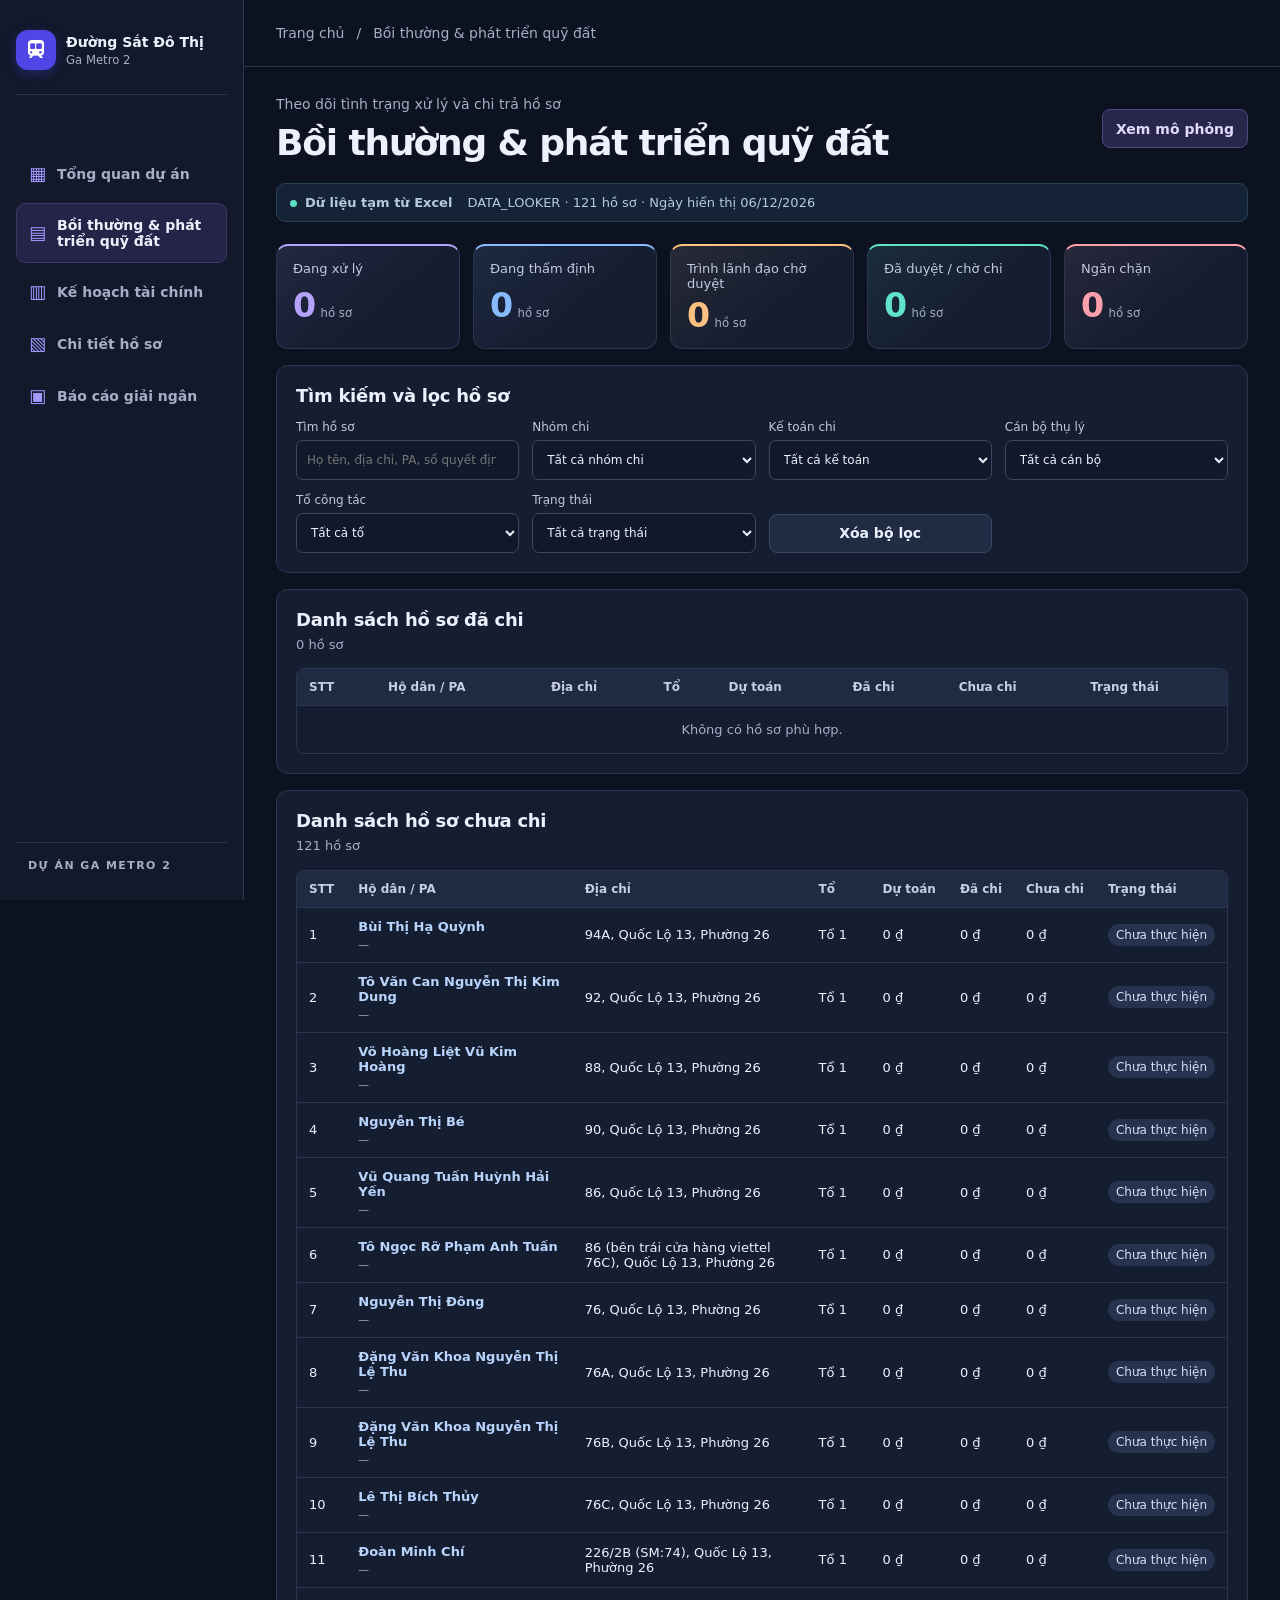
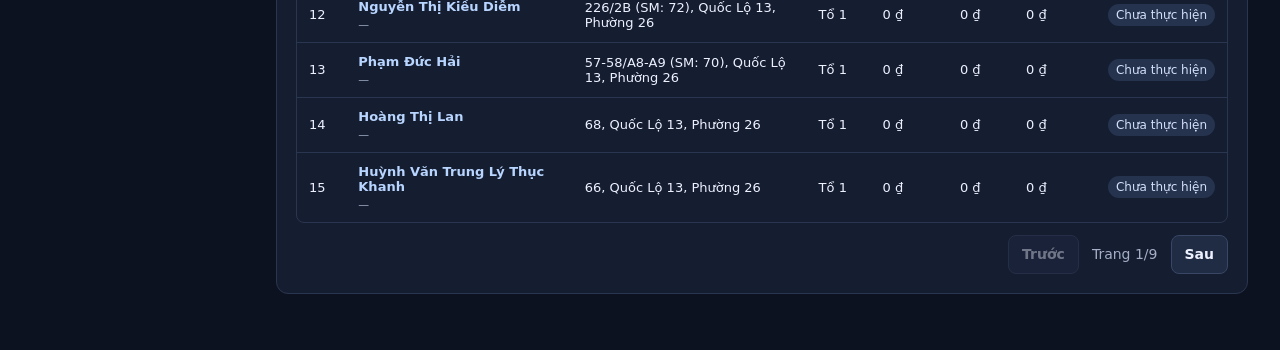
==== pages/btgpmb.html @ 32900b2a "first commit" ====
<!doctype html>
<html lang="vi">
<head>
<meta charset="utf-8">
<meta name="viewport" content="width=device-width,initial-scale=1">
<title>Bồi thường & phát triển quỹ đất · Metro 2</title>
<link rel="stylesheet" href="../css/metro.css">
<script defer src="../data/metro2.js"></script>
<script defer src="../js/app.js"></script>
<link rel="stylesheet"
  href="https://cdnjs.cloudflare.com/ajax/libs/font-awesome/6.7.2/css/all.min.css">
</head>
<body data-page="btgpmb"><div id="app"></div></body>
</html>
---- css/metro.css ----
:root {
  color-scheme: dark;
  --bg: #0d1221;
  --surface: #151d30;
  --raised: #1c2640;
  --line: #2a3650;
  --text: #edf1ff;
  --muted: #a4afc7;
  --accent: #aca0ff;
  font-family: Inter, "Segoe UI", system-ui, sans-serif;
}
* { box-sizing: border-box; }
body { margin: 0; background: var(--bg); color: var(--text); font-size: 14px; }
a { color: inherit; text-decoration: none; }
button, input, select { font: inherit; }
:focus-visible { outline: 2px solid #b6a9ff; outline-offset: 3px; }
.sidebar { position: fixed; inset: 0 auto 0 0; width: 244px; padding: 28px 16px; display: flex; flex-direction: column; background: #11192b; border-right: 1px solid var(--line); }
.brand { padding: 2px 0 24px; display: block; margin-bottom: 30px; border-bottom: 1px solid var(--line); }
nav { display: grid; gap: 6px; margin-top: 26px; }
nav a { display: flex; align-items: center; gap: 11px; padding: 13px 12px; color: var(--muted); font-weight: 650; border: 1px solid transparent; border-radius: 9px; }
nav a span { color: #a498ff; font-size: 18px; line-height: 1; }
nav a:hover, nav a[aria-current] { color: var(--text); background: #252448; border-color: #3d3869; }
.sidebar-footer { margin-top: auto; padding: 16px 12px 0; border-top: 1px solid var(--line); font-size: 11px; font-weight: 750; letter-spacing: .13em; color: var(--muted); }
main { margin-left: 244px; min-width: 0; }
.topbar { padding: 25px 32px; display: flex; gap: 12px; border-bottom: 1px solid var(--line); color: var(--muted); }
.topbar a:hover, .record-link:hover { text-decoration: underline; }
.content { max-width: 1600px; margin: auto; padding: 27px 32px 56px; }
.page-head, .section-head { display: flex; justify-content: space-between; align-items: center; gap: 16px; }
.page-head { margin-bottom: 20px; }
h1, h2, h3, p { margin: 0; }
h1 { font-size: clamp(24px, 3vw, 36px); line-height: 1.15; letter-spacing: -.032em; }
h2 { font-size: 18px; letter-spacing: -.015em; }
h3 { font-size: 14px; margin: 17px 0 10px; }
.subtitle, .section-head p, .source-note { color: var(--muted); line-height: 1.5; }
.subtitle { margin-bottom: 7px; }
.head-actions { display: flex; gap: 8px; flex-wrap: wrap; }
.button { display: inline-flex; align-items: center; justify-content: center; min-height: 39px; padding: 8px 13px; color: var(--text); border: 1px solid #394665; border-radius: 8px; background: #202b44; cursor: pointer; font-weight: 650; white-space: nowrap; }
.button:hover { background: #303d61; }
.button:disabled { opacity: .42; cursor: default; }
.button.mode { background: #29264c; border-color: #514582; color: #e1d9ff; }
.data-banner { display: flex; flex-wrap: wrap; align-items: center; gap: 6px 15px; padding: 11px 13px; background: #142335; border: 1px solid #294154; border-radius: 9px; color: #b6c9df; margin-bottom: 22px; font-size: 13px; }
.data-banner i { display: inline-block; width: 7px; height: 7px; border-radius: 50%; background: #5ddfc2; margin-right: 8px; }
.data-banner.demo { background: #302538; border-color: #69495c; color: #ffdfbc; }
.data-banner.demo i { background: #ffbd7c; }
.grid { display: grid; gap: 13px; }
.three { grid-template-columns: repeat(3,minmax(0,1fr)); }
.four { grid-template-columns: repeat(4,minmax(0,1fr)); }
.five { grid-template-columns: repeat(5,minmax(0,1fr)); }
.spaced { margin-top: 13px; }
.purple { --tone:#b4a4ff; }
.teal { --tone:#5fe4ca; }
.orange { --tone:#ffc17f; }
.blue { --tone:#88baff; }
.red { --tone:#ffa0ad; }
.kpi, .panel { background: var(--surface); border: 1px solid var(--line); border-radius: 12px; }
.kpi { padding: 15px 16px; border-top: 2px solid var(--tone); min-width: 0; background: linear-gradient(140deg,color-mix(in srgb,var(--tone) 8%,var(--surface)),var(--surface) 60%); }
.kpi div { font-size: 13px; color: #c2cae0; min-height: 20px; margin-bottom: 8px; }
.kpi strong { color: var(--tone); font-size: clamp(23px,2.6vw,34px); font-variant-numeric: tabular-nums; line-height: 1; }
.kpi small, .kpi p, .team small { color: var(--muted); }
.kpi p { margin-top: 8px; font-size: 12px; }
.team { margin: 0 0 17px; }
.team h2 { margin-bottom: 9px; }
.team small { margin-left: 7px; font-size: 12px; font-weight: 500; }
.panel { padding: 19px; margin-top: 16px; min-width: 0; }
.section-head { align-items: flex-start; margin-bottom: 14px; }
.section-head p { margin-top: 5px; font-size: 13px; }
.progress-row { margin: 10px 0; min-width: 88px; }
.progress-row > div:first-child { display: flex; justify-content: space-between; gap: 12px; margin-bottom: 7px; }
.progress-row strong { color: var(--tone); white-space: nowrap; font-size: 13px; }
.track { background: #28334b; border-radius: 8px; height: 7px; overflow: hidden; }
.track i { display: block; height: 100%; border-radius: inherit; background: var(--tone); }
.table-wrap { overflow-x: auto; border: 1px solid var(--line); border-radius: 8px; }
table { width: 100%; border-collapse: collapse; font-variant-numeric: tabular-nums; }
th, td { padding: 11px 12px; border-bottom: 1px solid var(--line); text-align: left; }
th { color: #c5cee6; background: #202b43; white-space: nowrap; font-size: 12px; }
td { min-width: 64px; font-size: 13px; }
td:first-child { min-width: 0; }
td:nth-last-child(-n+4) { white-space: nowrap; }
td:has(.record-link) { min-width: 180px; }
tr:last-child td { border-bottom: 0; }
tbody tr:hover { background: #202b44; }
.record-link { color: #b8d5ff; font-weight: 650; }
.sub { display: block; margin-top: 4px; color: var(--muted); }
.pill { display: inline-block; padding: 4px 8px; border-radius: 20px; background: #26334e; color: #d4e0fb; font-size: 12px; }
.empty { padding: 16px 12px; color: var(--muted); text-align: center; }
.filters { display: grid; grid-template-columns: repeat(4,minmax(0,1fr)); align-items: end; gap: 13px; }
.filters label { display: grid; gap: 6px; color: #c0c9df; font-size: 12px; }
.filters input, .filters select { min-height: 40px; width: 100%; padding: 7px 10px; border-radius: 7px; border: 1px solid #3a4764; background: #10192a; color: var(--text); }
.pagination { display: flex; justify-content: end; align-items: center; gap: 13px; margin-top: 12px; color: var(--muted); }
.finance-grid { display: grid; grid-template-columns: minmax(0,1.7fr) minmax(0,1fr); gap: 15px; }
.legend { display: flex; flex-wrap: wrap; gap: 10px 18px; color: var(--muted); font-size: 12px; margin: 12px 0; }
.legend span::before { content: ""; width: 9px; height: 9px; background: var(--tone); display: inline-block; border-radius: 2px; margin-right: 6px; }
.chart { display: grid; grid-template-columns: repeat(var(--columns),minmax(0,1fr)); gap: 7px; padding: 24px 4px 4px; }
.chart-item { text-align: center; min-width: 0; }
.chart-item b { display: block; color: var(--muted); font-size: 11px; margin-top: 8px; white-space: nowrap; }
.bars { height: 130px; display: flex; gap: 4px; justify-content: center; align-items: end; background: repeating-linear-gradient(to top,#2a3650 0 1px,transparent 1px 32px); }
.bar-slot { height: 100%; width: min(42%,42px); display: flex; flex-direction: column; justify-content: flex-end; align-items: center; }
.bar-slot i { width: 100%; display: block; flex: 0 0 auto; background: var(--tone); border-radius: 5px 5px 0 0; }
.bar-slot small { white-space: nowrap; font-size: 10px; color: var(--tone); font-variant-numeric: tabular-nums; }
.source-note { margin-top: 10px; font-size: 12px; }
.case-fields { display: grid; grid-template-columns: repeat(2,minmax(0,1fr)); margin: 0; gap: 0 25px; }
.case-fields div { display: grid; grid-template-columns: minmax(105px,42%) 1fr; gap: 7px; padding: 9px 0; border-bottom: 1px solid var(--line); }
dt { color: var(--muted); }
dd { margin: 0; white-space: pre-line; overflow-wrap: anywhere; }
.report-cover { text-align: center; padding: 24px; margin: 0 0 15px; }
.report-cover p { color: var(--muted); margin: 6px 0; }
.report-cover h2 { font-size: clamp(20px,3vw,31px); color: #b8d5ff; }
.group-bars { margin-bottom: 16px; }
.group-bars .progress-row { display: grid; grid-template-columns: minmax(150px,200px) 1fr; align-items: center; gap: 14px; margin: 6px 0; }
.group-bars .progress-row > div:first-child { margin: 0; }
.brand.brand-metro {
  display: flex;
  align-items: center;
  gap: 10px;
}

.brand-icon {
  display: grid;
  place-items: center;
  width: 40px;
  height: 40px;
  flex: 0 0 40px;
  border-radius: 12px;
  background: #4f46e5;
  color: #fff;
  font-size: 18px;
  box-shadow: 0 4px 12px #4f46e550;
}

.brand-metro small {
  display: block;
  margin-top: 3px;
  color: var(--muted);
}
@media(max-width: 1100px) {
  .sidebar { width: 205px; }
  main { margin-left: 205px; }
  .finance-grid { grid-template-columns: 1fr; gap: 0; }
  .filters { grid-template-columns: repeat(3,minmax(0,1fr)); }
}
@media(max-width: 760px) {
  .sidebar { position: static; width: auto; padding: 9px 14px; border-right: 0; border-bottom: 1px solid var(--line); }
  .brand { padding: 0; margin-bottom: 16px; }
  nav { display: flex; overflow-x: auto; }
  nav a { white-space: nowrap; padding: 8px; font-size: 12px; }
  .sidebar-footer { display: none; }
  main { margin: 0; }
  .topbar { padding: 12px 14px; }
  .content { padding: 18px 14px 28px; }
  .page-head, .section-head { flex-wrap: wrap; }
  .filters, .four, .five, .case-fields { grid-template-columns: repeat(2,minmax(0,1fr)); }
}
@media(max-width: 455px) {
  .panel, .kpi { padding: 11px; }
  .grid { gap: 6px; }
  .kpi strong { font-size: 21px; }
  .kpi small { display: block; margin-top: 4px; }
  .case-fields { grid-template-columns: 1fr; }
  .chart { gap: 2px; }
  .bar-slot small { font-size: 8px; }
  .chart-item b { font-size: 9px; }
}
@media print {
  :root { color-scheme: light; --bg:#fff; --surface:#fff; --text:#172238; --muted:#4b5563; --line:#ccd4df; }
  .sidebar, .topbar, .head-actions { display: none; }
  main { margin: 0; }
  .content { padding: 0; }
  .panel, .grid { break-inside: avoid; }
  .kpi div, .report-cover h2, th, .data-banner { color: var(--text); }
  .kpi strong, .progress-row strong, .bar-slot small { color: #172238; }
  .kpi { background: #f2f4f8; }
  th, .data-banner { background: #eef1f6; }
  .bars, .track, .track i, .bar-slot i { print-color-adjust: exact; }
}
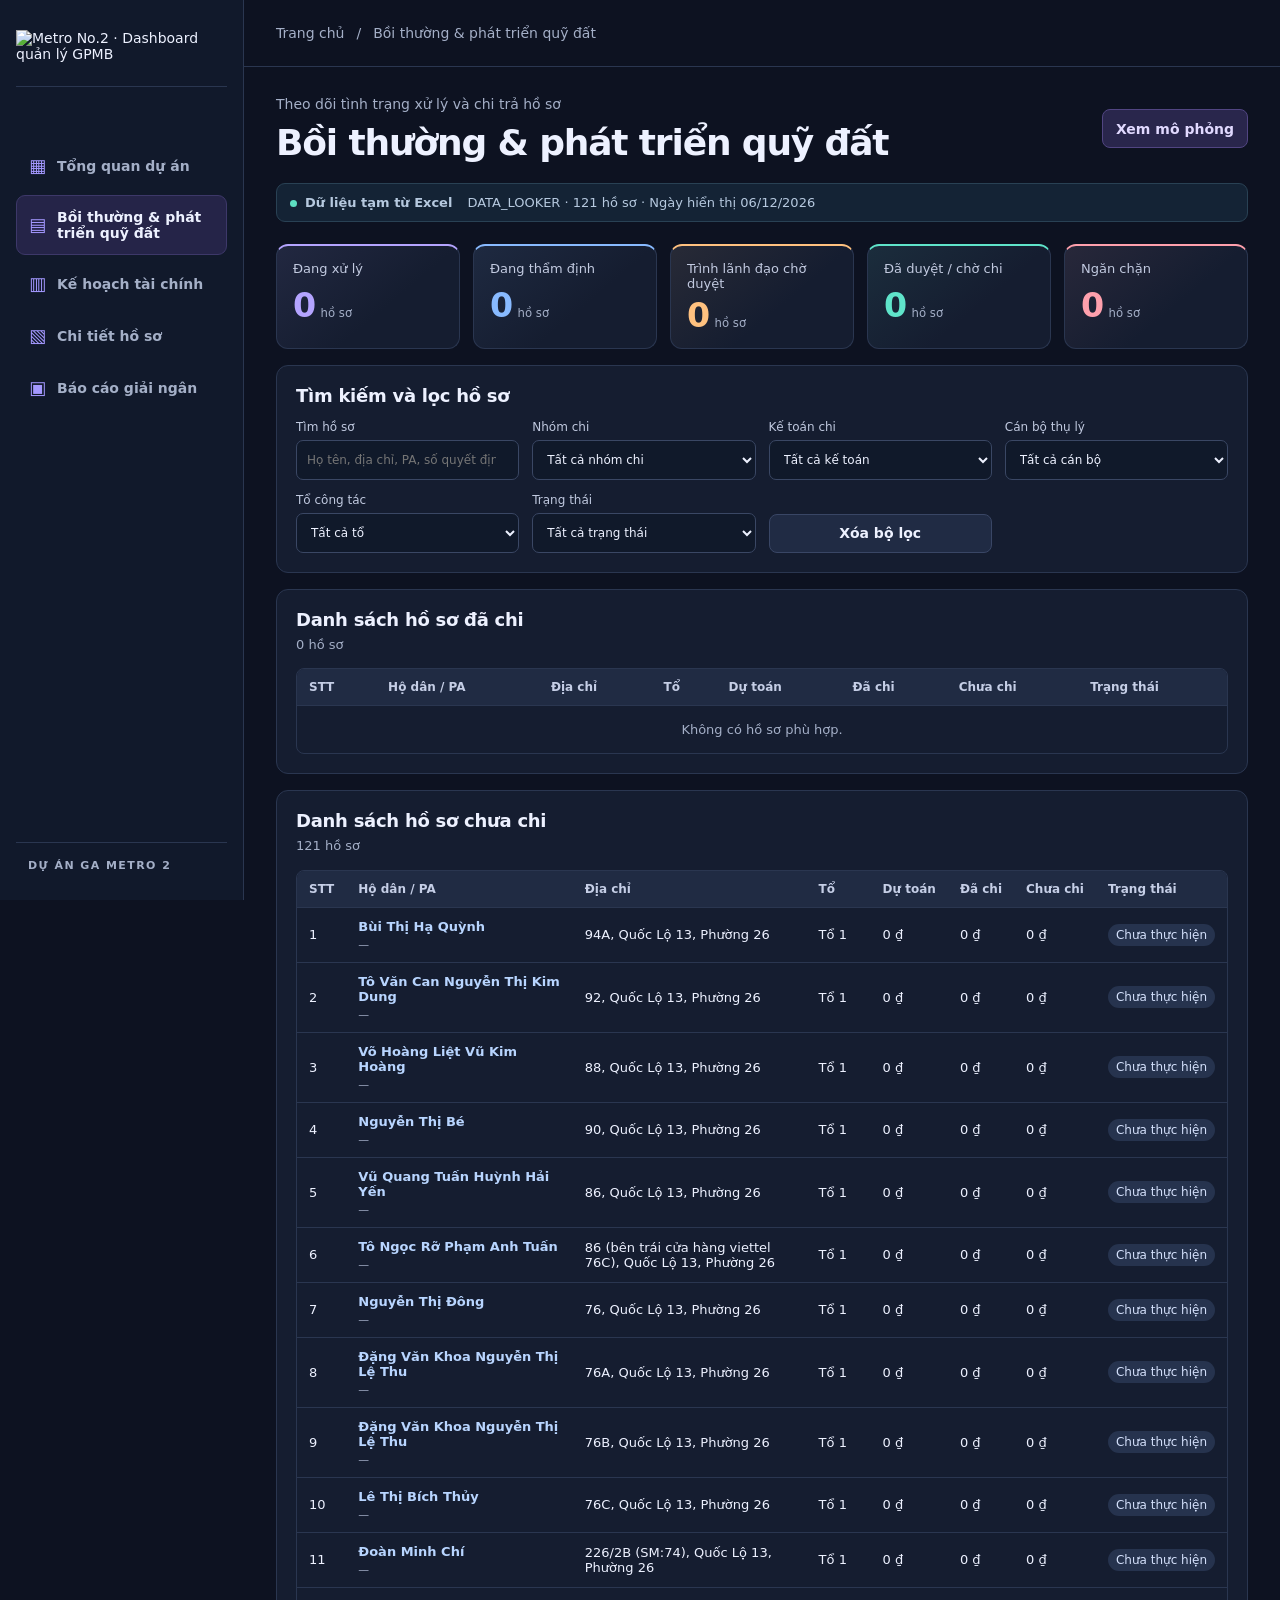
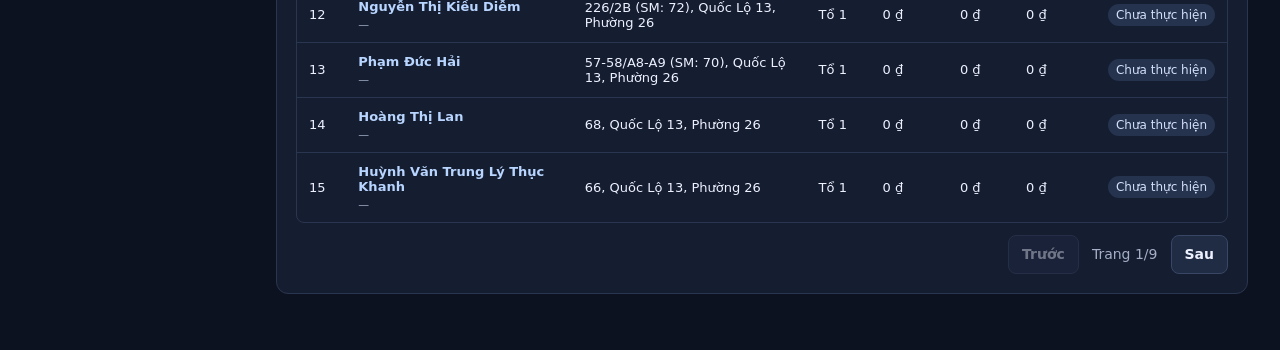
==== commit 8f5ac9cc: "function connect Google Sheet" ====
--- a/pages/btgpmb.html
+++ b/pages/btgpmb.html
@@ -1,14 +1,18 @@
 <!doctype html>
 <html lang="vi">
-<head>
-<meta charset="utf-8">
-<meta name="viewport" content="width=device-width,initial-scale=1">
-<title>Bồi thường & phát triển quỹ đất · Metro 2</title>
-<link rel="stylesheet" href="../css/metro.css">
-<script defer src="../data/metro2.js"></script>
-<script defer src="../js/app.js"></script>
-<link rel="stylesheet"
-  href="https://cdnjs.cloudflare.com/ajax/libs/font-awesome/6.7.2/css/all.min.css">
-</head>
-<body data-page="btgpmb"><div id="app"></div></body>
+  <head>
+    <meta charset="utf-8" />
+    <meta name="viewport" content="width=device-width,initial-scale=1" />
+    <title>Bồi thường & phát triển quỹ đất · Metro 2</title>
+    <link rel="stylesheet" href="../css/metro.css" />
+    <script defer src="../data/metro2.js"></script>
+    <script defer src="../js/app.js"></script>
+    <link
+      rel="stylesheet"
+      href="https://cdnjs.cloudflare.com/ajax/libs/font-awesome/6.7.2/css/all.min.css"
+    />
+  </head>
+  <body data-page="btgpmb">
+    <div id="app"></div>
+  </body>
 </html>
--- a/css/metro.css
+++ b/css/metro.css
@@ -9,105 +9,532 @@
   --accent: #aca0ff;
   font-family: Inter, "Segoe UI", system-ui, sans-serif;
 }
-* { box-sizing: border-box; }
-body { margin: 0; background: var(--bg); color: var(--text); font-size: 14px; }
-a { color: inherit; text-decoration: none; }
-button, input, select { font: inherit; }
-:focus-visible { outline: 2px solid #b6a9ff; outline-offset: 3px; }
-.sidebar { position: fixed; inset: 0 auto 0 0; width: 244px; padding: 28px 16px; display: flex; flex-direction: column; background: #11192b; border-right: 1px solid var(--line); }
-.brand { padding: 2px 0 24px; display: block; margin-bottom: 30px; border-bottom: 1px solid var(--line); }
-nav { display: grid; gap: 6px; margin-top: 26px; }
-nav a { display: flex; align-items: center; gap: 11px; padding: 13px 12px; color: var(--muted); font-weight: 650; border: 1px solid transparent; border-radius: 9px; }
-nav a span { color: #a498ff; font-size: 18px; line-height: 1; }
-nav a:hover, nav a[aria-current] { color: var(--text); background: #252448; border-color: #3d3869; }
-.sidebar-footer { margin-top: auto; padding: 16px 12px 0; border-top: 1px solid var(--line); font-size: 11px; font-weight: 750; letter-spacing: .13em; color: var(--muted); }
-main { margin-left: 244px; min-width: 0; }
-.topbar { padding: 25px 32px; display: flex; gap: 12px; border-bottom: 1px solid var(--line); color: var(--muted); }
-.topbar a:hover, .record-link:hover { text-decoration: underline; }
-.content { max-width: 1600px; margin: auto; padding: 27px 32px 56px; }
-.page-head, .section-head { display: flex; justify-content: space-between; align-items: center; gap: 16px; }
-.page-head { margin-bottom: 20px; }
-h1, h2, h3, p { margin: 0; }
-h1 { font-size: clamp(24px, 3vw, 36px); line-height: 1.15; letter-spacing: -.032em; }
-h2 { font-size: 18px; letter-spacing: -.015em; }
-h3 { font-size: 14px; margin: 17px 0 10px; }
-.subtitle, .section-head p, .source-note { color: var(--muted); line-height: 1.5; }
-.subtitle { margin-bottom: 7px; }
-.head-actions { display: flex; gap: 8px; flex-wrap: wrap; }
-.button { display: inline-flex; align-items: center; justify-content: center; min-height: 39px; padding: 8px 13px; color: var(--text); border: 1px solid #394665; border-radius: 8px; background: #202b44; cursor: pointer; font-weight: 650; white-space: nowrap; }
-.button:hover { background: #303d61; }
-.button:disabled { opacity: .42; cursor: default; }
-.button.mode { background: #29264c; border-color: #514582; color: #e1d9ff; }
-.data-banner { display: flex; flex-wrap: wrap; align-items: center; gap: 6px 15px; padding: 11px 13px; background: #142335; border: 1px solid #294154; border-radius: 9px; color: #b6c9df; margin-bottom: 22px; font-size: 13px; }
-.data-banner i { display: inline-block; width: 7px; height: 7px; border-radius: 50%; background: #5ddfc2; margin-right: 8px; }
-.data-banner.demo { background: #302538; border-color: #69495c; color: #ffdfbc; }
-.data-banner.demo i { background: #ffbd7c; }
-.grid { display: grid; gap: 13px; }
-.three { grid-template-columns: repeat(3,minmax(0,1fr)); }
-.four { grid-template-columns: repeat(4,minmax(0,1fr)); }
-.five { grid-template-columns: repeat(5,minmax(0,1fr)); }
-.spaced { margin-top: 13px; }
-.purple { --tone:#b4a4ff; }
-.teal { --tone:#5fe4ca; }
-.orange { --tone:#ffc17f; }
-.blue { --tone:#88baff; }
-.red { --tone:#ffa0ad; }
-.kpi, .panel { background: var(--surface); border: 1px solid var(--line); border-radius: 12px; }
-.kpi { padding: 15px 16px; border-top: 2px solid var(--tone); min-width: 0; background: linear-gradient(140deg,color-mix(in srgb,var(--tone) 8%,var(--surface)),var(--surface) 60%); }
-.kpi div { font-size: 13px; color: #c2cae0; min-height: 20px; margin-bottom: 8px; }
-.kpi strong { color: var(--tone); font-size: clamp(23px,2.6vw,34px); font-variant-numeric: tabular-nums; line-height: 1; }
-.kpi small, .kpi p, .team small { color: var(--muted); }
-.kpi p { margin-top: 8px; font-size: 12px; }
-.team { margin: 0 0 17px; }
-.team h2 { margin-bottom: 9px; }
-.team small { margin-left: 7px; font-size: 12px; font-weight: 500; }
-.panel { padding: 19px; margin-top: 16px; min-width: 0; }
-.section-head { align-items: flex-start; margin-bottom: 14px; }
-.section-head p { margin-top: 5px; font-size: 13px; }
-.progress-row { margin: 10px 0; min-width: 88px; }
-.progress-row > div:first-child { display: flex; justify-content: space-between; gap: 12px; margin-bottom: 7px; }
-.progress-row strong { color: var(--tone); white-space: nowrap; font-size: 13px; }
-.track { background: #28334b; border-radius: 8px; height: 7px; overflow: hidden; }
-.track i { display: block; height: 100%; border-radius: inherit; background: var(--tone); }
-.table-wrap { overflow-x: auto; border: 1px solid var(--line); border-radius: 8px; }
-table { width: 100%; border-collapse: collapse; font-variant-numeric: tabular-nums; }
-th, td { padding: 11px 12px; border-bottom: 1px solid var(--line); text-align: left; }
-th { color: #c5cee6; background: #202b43; white-space: nowrap; font-size: 12px; }
-td { min-width: 64px; font-size: 13px; }
-td:first-child { min-width: 0; }
-td:nth-last-child(-n+4) { white-space: nowrap; }
-td:has(.record-link) { min-width: 180px; }
-tr:last-child td { border-bottom: 0; }
-tbody tr:hover { background: #202b44; }
-.record-link { color: #b8d5ff; font-weight: 650; }
-.sub { display: block; margin-top: 4px; color: var(--muted); }
-.pill { display: inline-block; padding: 4px 8px; border-radius: 20px; background: #26334e; color: #d4e0fb; font-size: 12px; }
-.empty { padding: 16px 12px; color: var(--muted); text-align: center; }
-.filters { display: grid; grid-template-columns: repeat(4,minmax(0,1fr)); align-items: end; gap: 13px; }
-.filters label { display: grid; gap: 6px; color: #c0c9df; font-size: 12px; }
-.filters input, .filters select { min-height: 40px; width: 100%; padding: 7px 10px; border-radius: 7px; border: 1px solid #3a4764; background: #10192a; color: var(--text); }
-.pagination { display: flex; justify-content: end; align-items: center; gap: 13px; margin-top: 12px; color: var(--muted); }
-.finance-grid { display: grid; grid-template-columns: minmax(0,1.7fr) minmax(0,1fr); gap: 15px; }
-.legend { display: flex; flex-wrap: wrap; gap: 10px 18px; color: var(--muted); font-size: 12px; margin: 12px 0; }
-.legend span::before { content: ""; width: 9px; height: 9px; background: var(--tone); display: inline-block; border-radius: 2px; margin-right: 6px; }
-.chart { display: grid; grid-template-columns: repeat(var(--columns),minmax(0,1fr)); gap: 7px; padding: 24px 4px 4px; }
-.chart-item { text-align: center; min-width: 0; }
-.chart-item b { display: block; color: var(--muted); font-size: 11px; margin-top: 8px; white-space: nowrap; }
-.bars { height: 130px; display: flex; gap: 4px; justify-content: center; align-items: end; background: repeating-linear-gradient(to top,#2a3650 0 1px,transparent 1px 32px); }
-.bar-slot { height: 100%; width: min(42%,42px); display: flex; flex-direction: column; justify-content: flex-end; align-items: center; }
-.bar-slot i { width: 100%; display: block; flex: 0 0 auto; background: var(--tone); border-radius: 5px 5px 0 0; }
-.bar-slot small { white-space: nowrap; font-size: 10px; color: var(--tone); font-variant-numeric: tabular-nums; }
-.source-note { margin-top: 10px; font-size: 12px; }
-.case-fields { display: grid; grid-template-columns: repeat(2,minmax(0,1fr)); margin: 0; gap: 0 25px; }
-.case-fields div { display: grid; grid-template-columns: minmax(105px,42%) 1fr; gap: 7px; padding: 9px 0; border-bottom: 1px solid var(--line); }
-dt { color: var(--muted); }
-dd { margin: 0; white-space: pre-line; overflow-wrap: anywhere; }
-.report-cover { text-align: center; padding: 24px; margin: 0 0 15px; }
-.report-cover p { color: var(--muted); margin: 6px 0; }
-.report-cover h2 { font-size: clamp(20px,3vw,31px); color: #b8d5ff; }
-.group-bars { margin-bottom: 16px; }
-.group-bars .progress-row { display: grid; grid-template-columns: minmax(150px,200px) 1fr; align-items: center; gap: 14px; margin: 6px 0; }
-.group-bars .progress-row > div:first-child { margin: 0; }
+* {
+  box-sizing: border-box;
+}
+body {
+  margin: 0;
+  background: var(--bg);
+  color: var(--text);
+  font-size: 14px;
+}
+a {
+  color: inherit;
+  text-decoration: none;
+}
+button,
+input,
+select {
+  font: inherit;
+}
+:focus-visible {
+  outline: 2px solid #b6a9ff;
+  outline-offset: 3px;
+}
+.sidebar {
+  position: fixed;
+  inset: 0 auto 0 0;
+  width: 244px;
+  padding: 28px 16px;
+  display: flex;
+  flex-direction: column;
+  background: #11192b;
+  border-right: 1px solid var(--line);
+}
+.brand {
+  padding: 2px 0 24px;
+  display: block;
+  margin-bottom: 30px;
+  border-bottom: 1px solid var(--line);
+}
+nav {
+  display: grid;
+  gap: 6px;
+  margin-top: 26px;
+}
+nav a {
+  display: flex;
+  align-items: center;
+  gap: 11px;
+  padding: 13px 12px;
+  color: var(--muted);
+  font-weight: 650;
+  border: 1px solid transparent;
+  border-radius: 9px;
+}
+nav a span {
+  color: #a498ff;
+  font-size: 18px;
+  line-height: 1;
+}
+nav a:hover,
+nav a[aria-current] {
+  color: var(--text);
+  background: #252448;
+  border-color: #3d3869;
+}
+.sidebar-footer {
+  margin-top: auto;
+  padding: 16px 12px 0;
+  border-top: 1px solid var(--line);
+  font-size: 11px;
+  font-weight: 750;
+  letter-spacing: 0.13em;
+  color: var(--muted);
+}
+main {
+  margin-left: 244px;
+  min-width: 0;
+}
+.topbar {
+  padding: 25px 32px;
+  display: flex;
+  gap: 12px;
+  border-bottom: 1px solid var(--line);
+  color: var(--muted);
+}
+.topbar a:hover,
+.record-link:hover {
+  text-decoration: underline;
+}
+.content {
+  max-width: 1600px;
+  margin: auto;
+  padding: 27px 32px 56px;
+}
+.page-head,
+.section-head {
+  display: flex;
+  justify-content: space-between;
+  align-items: center;
+  gap: 16px;
+}
+.page-head {
+  margin-bottom: 20px;
+}
+h1,
+h2,
+h3,
+p {
+  margin: 0;
+}
+h1 {
+  font-size: clamp(24px, 3vw, 36px);
+  line-height: 1.15;
+  letter-spacing: -0.032em;
+}
+h2 {
+  font-size: 18px;
+  letter-spacing: -0.015em;
+}
+h3 {
+  font-size: 14px;
+  margin: 17px 0 10px;
+}
+.subtitle,
+.section-head p,
+.source-note {
+  color: var(--muted);
+  line-height: 1.5;
+}
+.subtitle {
+  margin-bottom: 7px;
+}
+.head-actions {
+  display: flex;
+  gap: 8px;
+  flex-wrap: wrap;
+}
+.button {
+  display: inline-flex;
+  align-items: center;
+  justify-content: center;
+  min-height: 39px;
+  padding: 8px 13px;
+  color: var(--text);
+  border: 1px solid #394665;
+  border-radius: 8px;
+  background: #202b44;
+  cursor: pointer;
+  font-weight: 650;
+  white-space: nowrap;
+}
+.button:hover {
+  background: #303d61;
+}
+.button:disabled {
+  opacity: 0.42;
+  cursor: default;
+}
+.button.mode {
+  background: #29264c;
+  border-color: #514582;
+  color: #e1d9ff;
+}
+.data-banner {
+  display: flex;
+  flex-wrap: wrap;
+  align-items: center;
+  gap: 6px 15px;
+  padding: 11px 13px;
+  background: #142335;
+  border: 1px solid #294154;
+  border-radius: 9px;
+  color: #b6c9df;
+  margin-bottom: 22px;
+  font-size: 13px;
+}
+.data-banner i {
+  display: inline-block;
+  width: 7px;
+  height: 7px;
+  border-radius: 50%;
+  background: #5ddfc2;
+  margin-right: 8px;
+}
+.data-banner.demo {
+  background: #302538;
+  border-color: #69495c;
+  color: #ffdfbc;
+}
+.data-banner.demo i {
+  background: #ffbd7c;
+}
+.grid {
+  display: grid;
+  gap: 13px;
+}
+.three {
+  grid-template-columns: repeat(3, minmax(0, 1fr));
+}
+.four {
+  grid-template-columns: repeat(4, minmax(0, 1fr));
+}
+.five {
+  grid-template-columns: repeat(5, minmax(0, 1fr));
+}
+.spaced {
+  margin-top: 13px;
+}
+.purple {
+  --tone: #b4a4ff;
+}
+.teal {
+  --tone: #5fe4ca;
+}
+.orange {
+  --tone: #ffc17f;
+}
+.blue {
+  --tone: #88baff;
+}
+.red {
+  --tone: #ffa0ad;
+}
+.kpi,
+.panel {
+  background: var(--surface);
+  border: 1px solid var(--line);
+  border-radius: 12px;
+}
+.kpi {
+  padding: 15px 16px;
+  border-top: 2px solid var(--tone);
+  min-width: 0;
+  background: linear-gradient(
+    140deg,
+    color-mix(in srgb, var(--tone) 8%, var(--surface)),
+    var(--surface) 60%
+  );
+}
+.kpi div {
+  font-size: 13px;
+  color: #c2cae0;
+  min-height: 20px;
+  margin-bottom: 8px;
+}
+.kpi strong {
+  color: var(--tone);
+  font-size: clamp(23px, 2.6vw, 34px);
+  font-variant-numeric: tabular-nums;
+  line-height: 1;
+}
+.kpi small,
+.kpi p,
+.team small {
+  color: var(--muted);
+}
+.kpi p {
+  margin-top: 8px;
+  font-size: 12px;
+}
+.team {
+  margin: 0 0 17px;
+}
+.team h2 {
+  margin-bottom: 9px;
+}
+.team small {
+  margin-left: 7px;
+  font-size: 12px;
+  font-weight: 500;
+}
+.panel {
+  padding: 19px;
+  margin-top: 16px;
+  min-width: 0;
+}
+.section-head {
+  align-items: flex-start;
+  margin-bottom: 14px;
+}
+.section-head p {
+  margin-top: 5px;
+  font-size: 13px;
+}
+.progress-row {
+  margin: 10px 0;
+  min-width: 88px;
+}
+.progress-row > div:first-child {
+  display: flex;
+  justify-content: space-between;
+  gap: 12px;
+  margin-bottom: 7px;
+}
+.progress-row strong {
+  color: var(--tone);
+  white-space: nowrap;
+  font-size: 13px;
+}
+.track {
+  background: #28334b;
+  border-radius: 8px;
+  height: 7px;
+  overflow: hidden;
+}
+.track i {
+  display: block;
+  height: 100%;
+  border-radius: inherit;
+  background: var(--tone);
+}
+.table-wrap {
+  overflow-x: auto;
+  border: 1px solid var(--line);
+  border-radius: 8px;
+}
+table {
+  width: 100%;
+  border-collapse: collapse;
+  font-variant-numeric: tabular-nums;
+}
+th,
+td {
+  padding: 11px 12px;
+  border-bottom: 1px solid var(--line);
+  text-align: left;
+}
+th {
+  color: #c5cee6;
+  background: #202b43;
+  white-space: nowrap;
+  font-size: 12px;
+}
+td {
+  min-width: 64px;
+  font-size: 13px;
+}
+td:first-child {
+  min-width: 0;
+}
+td:nth-last-child(-n + 4) {
+  white-space: nowrap;
+}
+td:has(.record-link) {
+  min-width: 180px;
+}
+tr:last-child td {
+  border-bottom: 0;
+}
+tbody tr:hover {
+  background: #202b44;
+}
+.record-link {
+  color: #b8d5ff;
+  font-weight: 650;
+}
+.sub {
+  display: block;
+  margin-top: 4px;
+  color: var(--muted);
+}
+.pill {
+  display: inline-block;
+  padding: 4px 8px;
+  border-radius: 20px;
+  background: #26334e;
+  color: #d4e0fb;
+  font-size: 12px;
+}
+.empty {
+  padding: 16px 12px;
+  color: var(--muted);
+  text-align: center;
+}
+.filters {
+  display: grid;
+  grid-template-columns: repeat(4, minmax(0, 1fr));
+  align-items: end;
+  gap: 13px;
+}
+.filters label {
+  display: grid;
+  gap: 6px;
+  color: #c0c9df;
+  font-size: 12px;
+}
+.filters input,
+.filters select {
+  min-height: 40px;
+  width: 100%;
+  padding: 7px 10px;
+  border-radius: 7px;
+  border: 1px solid #3a4764;
+  background: #10192a;
+  color: var(--text);
+}
+.pagination {
+  display: flex;
+  justify-content: end;
+  align-items: center;
+  gap: 13px;
+  margin-top: 12px;
+  color: var(--muted);
+}
+.finance-grid {
+  display: grid;
+  grid-template-columns: minmax(0, 1.7fr) minmax(0, 1fr);
+  gap: 15px;
+}
+.legend {
+  display: flex;
+  flex-wrap: wrap;
+  gap: 10px 18px;
+  color: var(--muted);
+  font-size: 12px;
+  margin: 12px 0;
+}
+.legend span::before {
+  content: "";
+  width: 9px;
+  height: 9px;
+  background: var(--tone);
+  display: inline-block;
+  border-radius: 2px;
+  margin-right: 6px;
+}
+.chart {
+  display: grid;
+  grid-template-columns: repeat(var(--columns), minmax(0, 1fr));
+  gap: 7px;
+  padding: 24px 4px 4px;
+}
+.chart-item {
+  text-align: center;
+  min-width: 0;
+}
+.chart-item b {
+  display: block;
+  color: var(--muted);
+  font-size: 11px;
+  margin-top: 8px;
+  white-space: nowrap;
+}
+.bars {
+  height: 130px;
+  display: flex;
+  gap: 4px;
+  justify-content: center;
+  align-items: end;
+  background: repeating-linear-gradient(
+    to top,
+    #2a3650 0 1px,
+    transparent 1px 32px
+  );
+}
+.bar-slot {
+  height: 100%;
+  width: min(42%, 42px);
+  display: flex;
+  flex-direction: column;
+  justify-content: flex-end;
+  align-items: center;
+}
+.bar-slot i {
+  width: 100%;
+  display: block;
+  flex: 0 0 auto;
+  background: var(--tone);
+  border-radius: 5px 5px 0 0;
+}
+.bar-slot small {
+  white-space: nowrap;
+  font-size: 10px;
+  color: var(--tone);
+  font-variant-numeric: tabular-nums;
+}
+.source-note {
+  margin-top: 10px;
+  font-size: 12px;
+}
+.case-fields {
+  display: grid;
+  grid-template-columns: repeat(2, minmax(0, 1fr));
+  margin: 0;
+  gap: 0 25px;
+}
+.case-fields div {
+  display: grid;
+  grid-template-columns: minmax(105px, 42%) 1fr;
+  gap: 7px;
+  padding: 9px 0;
+  border-bottom: 1px solid var(--line);
+}
+dt {
+  color: var(--muted);
+}
+dd {
+  margin: 0;
+  white-space: pre-line;
+  overflow-wrap: anywhere;
+}
+.report-cover {
+  text-align: center;
+  padding: 24px;
+  margin: 0 0 15px;
+}
+.report-cover p {
+  color: var(--muted);
+  margin: 6px 0;
+}
+.report-cover h2 {
+  font-size: clamp(20px, 3vw, 31px);
+  color: #b8d5ff;
+}
+.group-bars {
+  margin-bottom: 16px;
+}
+.group-bars .progress-row {
+  display: grid;
+  grid-template-columns: minmax(150px, 200px) 1fr;
+  align-items: center;
+  gap: 14px;
+  margin: 6px 0;
+}
+.group-bars .progress-row > div:first-child {
+  margin: 0;
+}
 .brand.brand-metro {
   display: flex;
   align-items: center;
@@ -132,43 +559,139 @@
   margin-top: 3px;
   color: var(--muted);
 }
-@media(max-width: 1100px) {
-  .sidebar { width: 205px; }
-  main { margin-left: 205px; }
-  .finance-grid { grid-template-columns: 1fr; gap: 0; }
-  .filters { grid-template-columns: repeat(3,minmax(0,1fr)); }
-}
-@media(max-width: 760px) {
-  .sidebar { position: static; width: auto; padding: 9px 14px; border-right: 0; border-bottom: 1px solid var(--line); }
-  .brand { padding: 0; margin-bottom: 16px; }
-  nav { display: flex; overflow-x: auto; }
-  nav a { white-space: nowrap; padding: 8px; font-size: 12px; }
-  .sidebar-footer { display: none; }
-  main { margin: 0; }
-  .topbar { padding: 12px 14px; }
-  .content { padding: 18px 14px 28px; }
-  .page-head, .section-head { flex-wrap: wrap; }
-  .filters, .four, .five, .case-fields { grid-template-columns: repeat(2,minmax(0,1fr)); }
-}
-@media(max-width: 455px) {
-  .panel, .kpi { padding: 11px; }
-  .grid { gap: 6px; }
-  .kpi strong { font-size: 21px; }
-  .kpi small { display: block; margin-top: 4px; }
-  .case-fields { grid-template-columns: 1fr; }
-  .chart { gap: 2px; }
-  .bar-slot small { font-size: 8px; }
-  .chart-item b { font-size: 9px; }
+@media (max-width: 1100px) {
+  .sidebar {
+    width: 205px;
+  }
+  main {
+    margin-left: 205px;
+  }
+  .finance-grid {
+    grid-template-columns: 1fr;
+    gap: 0;
+  }
+  .filters {
+    grid-template-columns: repeat(3, minmax(0, 1fr));
+  }
+}
+@media (max-width: 760px) {
+  .sidebar {
+    position: static;
+    width: auto;
+    padding: 9px 14px;
+    border-right: 0;
+    border-bottom: 1px solid var(--line);
+  }
+  .brand {
+    padding: 0;
+    margin-bottom: 16px;
+  }
+  nav {
+    display: flex;
+    overflow-x: auto;
+  }
+  nav a {
+    white-space: nowrap;
+    padding: 8px;
+    font-size: 12px;
+  }
+  .sidebar-footer {
+    display: none;
+  }
+  main {
+    margin: 0;
+  }
+  .topbar {
+    padding: 12px 14px;
+  }
+  .content {
+    padding: 18px 14px 28px;
+  }
+  .page-head,
+  .section-head {
+    flex-wrap: wrap;
+  }
+  .filters,
+  .four,
+  .five,
+  .case-fields {
+    grid-template-columns: repeat(2, minmax(0, 1fr));
+  }
+}
+@media (max-width: 455px) {
+  .panel,
+  .kpi {
+    padding: 11px;
+  }
+  .grid {
+    gap: 6px;
+  }
+  .kpi strong {
+    font-size: 21px;
+  }
+  .kpi small {
+    display: block;
+    margin-top: 4px;
+  }
+  .case-fields {
+    grid-template-columns: 1fr;
+  }
+  .chart {
+    gap: 2px;
+  }
+  .bar-slot small {
+    font-size: 8px;
+  }
+  .chart-item b {
+    font-size: 9px;
+  }
 }
 @media print {
-  :root { color-scheme: light; --bg:#fff; --surface:#fff; --text:#172238; --muted:#4b5563; --line:#ccd4df; }
-  .sidebar, .topbar, .head-actions { display: none; }
-  main { margin: 0; }
-  .content { padding: 0; }
-  .panel, .grid { break-inside: avoid; }
-  .kpi div, .report-cover h2, th, .data-banner { color: var(--text); }
-  .kpi strong, .progress-row strong, .bar-slot small { color: #172238; }
-  .kpi { background: #f2f4f8; }
-  th, .data-banner { background: #eef1f6; }
-  .bars, .track, .track i, .bar-slot i { print-color-adjust: exact; }
-}
+  :root {
+    color-scheme: light;
+    --bg: #fff;
+    --surface: #fff;
+    --text: #172238;
+    --muted: #4b5563;
+    --line: #ccd4df;
+  }
+  .sidebar,
+  .topbar,
+  .head-actions {
+    display: none;
+  }
+  main {
+    margin: 0;
+  }
+  .content {
+    padding: 0;
+  }
+  .panel,
+  .grid {
+    break-inside: avoid;
+  }
+  .kpi div,
+  .report-cover h2,
+  th,
+  .data-banner {
+    color: var(--text);
+  }
+  .kpi strong,
+  .progress-row strong,
+  .bar-slot small {
+    color: #172238;
+  }
+  .kpi {
+    background: #f2f4f8;
+  }
+  th,
+  .data-banner {
+    background: #eef1f6;
+  }
+  .bars,
+  .track,
+  .track i,
+  .bar-slot i {
+    print-color-adjust: exact;
+  }
+}
